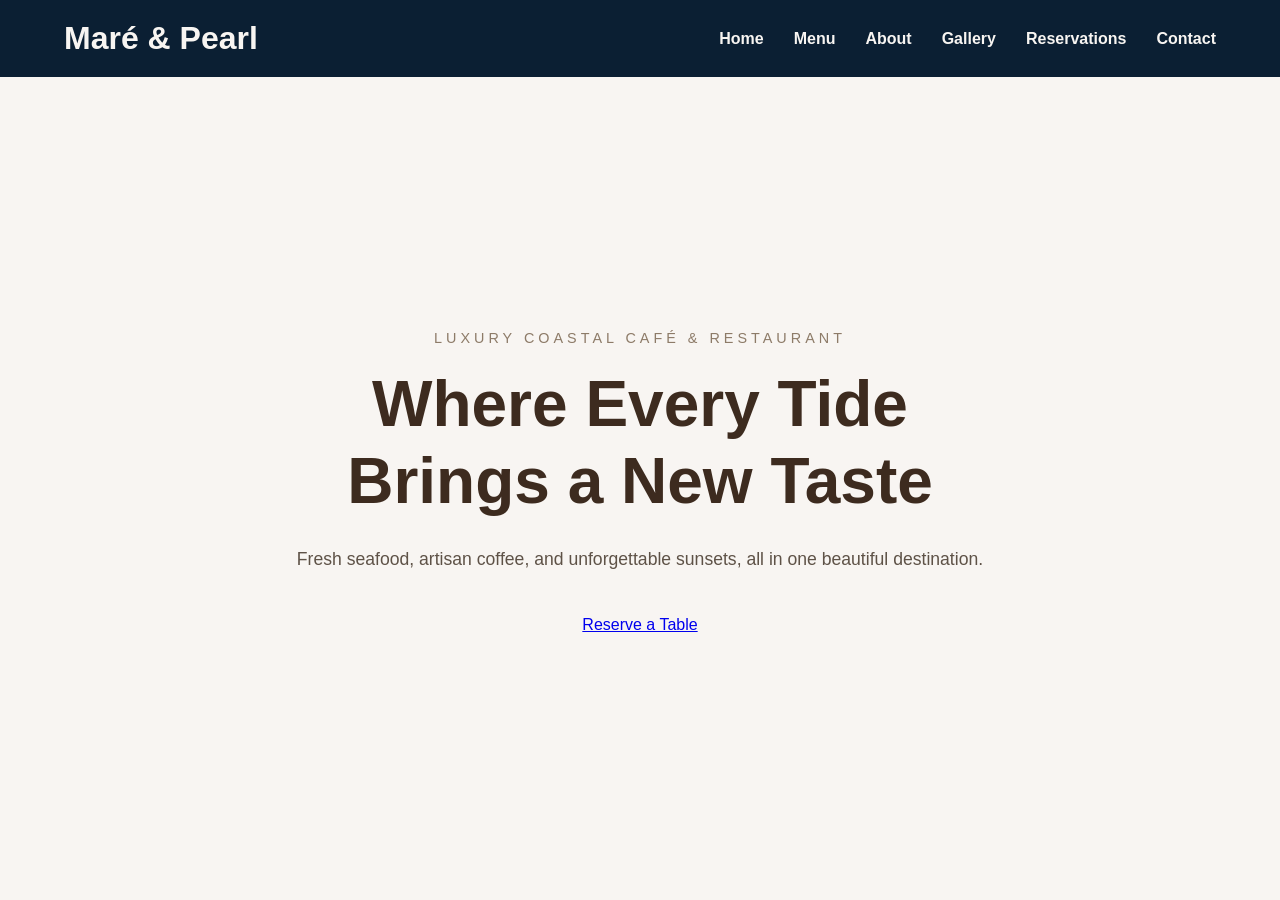
==== index.html @ 4d8bb53a "Create hero section layout and typography" ====
<!DOCTYPE html>
<html lang="en">
<head>
    <meta charset="UTF-8">
    <meta name="viewport" content="width=device-width, initial-scale=1.0">
    <title>Maré & Pearl | Luxury Coastal Café & Restaurant</title>

    <link rel="stylesheet" href="assets/css/style.css">
</head>

<body>

    <!-- Navigation -->
    <nav>
        <div class="container">
        <div class="logo">
            <h1>Maré & Pearl</h1>
        </div>

        <ul class="nav-links">
            <li><a href="#">Home</a></li>
            <li><a href="#">Menu</a></li>
            <li><a href="#">About</a></li>
            <li><a href="#">Gallery</a></li>
            <li><a href="#">Reservations</a></li>
            <li><a href="#">Contact</a></li>
        </ul>
    </div>
    </nav>

    <!-- Hero -->
    <header class="hero">

    <div class="hero-content">

        <p class="subtitle">
            Luxury Coastal Café & Restaurant
        </p>

        <h1>
            Where Every Tide<br>
            Brings a New Taste
        </h1>

        <p class="description">
            Fresh seafood, artisan coffee, and unforgettable sunsets,
            all in one beautiful destination.
        </p>

        <a href="#" class="hero-button">
            Reserve a Table
        </a>

    </div>

    </header>

    <!-- About -->
    <section>

    </section>

    <!-- Featured Menu -->
    <section>

    </section>

    <!-- Gallery -->
    <section>

    </section>

    <!-- Testimonials -->
    <section>

    </section>

    <!-- Reservation -->
    <section>

    </section>

    <!-- Footer -->
    <footer>

    </footer>

    <script src="assets/js/script.js"></script>

</body>
</html>
---- assets/css/style.css ----
/* ====================================
   Maré & Pearl
   Luxury Coastal Café & Restaurant
   Main Stylesheet
==================================== */

* {
    margin: 0;
    padding: 0;
    box-sizing: border-box;
}

body {
    font-family: Arial, sans-serif;
    background-color: #F8F5F2;
}

.container {
    width: 90%;
    max-width: 1200px;
    margin: 0 auto;
}

nav {
    background-color: #0B1F33;
    padding: 20px 0;
}

nav .container {
    display: flex;
    justify-content: space-between;
    align-items: center;
}

.logo h1 {
    color: #F8F5F2;
    font-size: 2rem;
}

.nav-links {
    list-style: none;
    display: flex;
    gap: 30px;
}

.nav-links a {
    color: #F8F5F2;
    text-decoration: none;
    font-weight: bold;
    transition: color 0.3s;
}

.nav-links a:hover {
    color: #C9A66B;
}
/* ==========================
   Hero Section
========================== */

.hero {
    min-height: 90vh;
    display: flex;
    justify-content: center;
    align-items: center;
    text-align: center;
    background-color: #F8F5F2;
    padding: 0 20px;
}
.hero-content {
    max-width: 800px;
}

.subtitle {
    text-transform: uppercase;
    letter-spacing: 4px;
    color: #8D7B68;
    font-size: 0.9rem;
    margin-bottom: 20px;
}

.hero h1 {
    font-size: 4rem;
    color: #3D2B1F;
    line-height: 1.2;
    margin-bottom: 25px;
}

.description {
    font-size: 1.1rem;
    color: #5E5247;
    line-height: 1.8;
    margin-bottom: 40px;
}
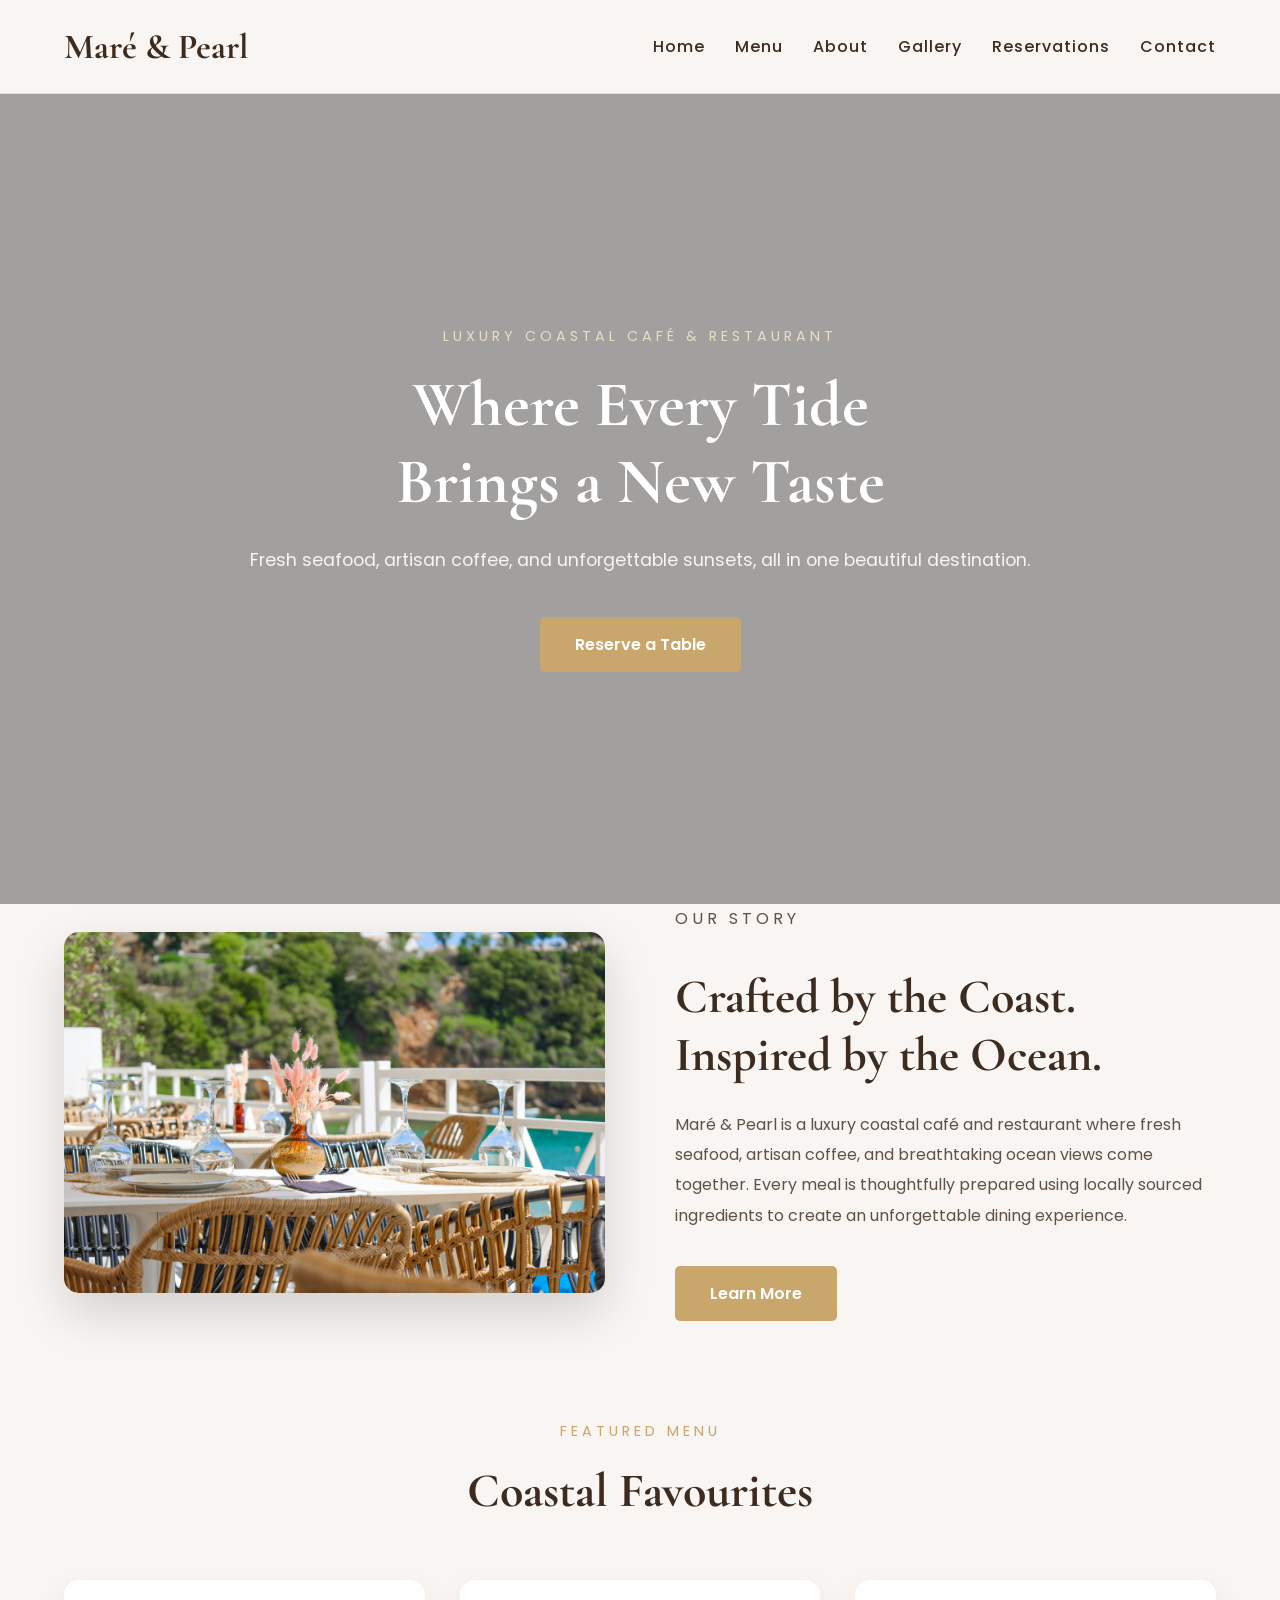
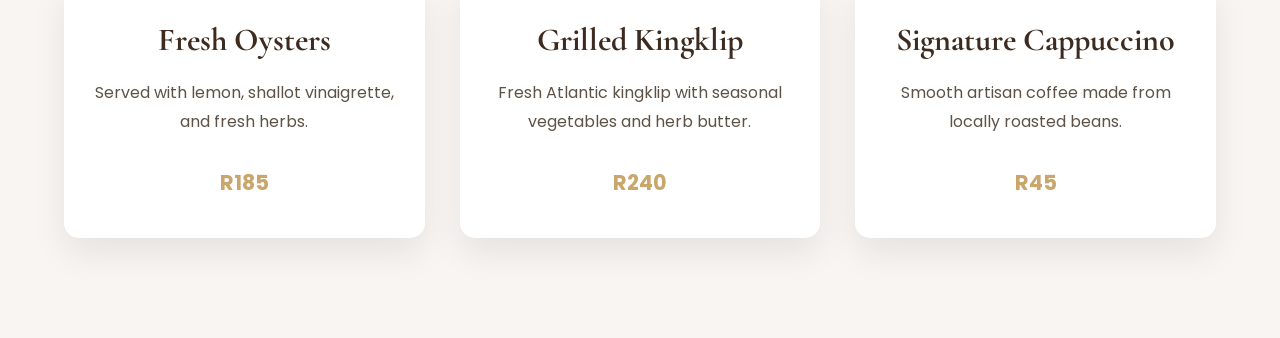
==== commit 1fbedd36: "Built hero, about and featured menu sections" ====
--- a/index.html
+++ b/index.html
@@ -4,6 +4,10 @@
     <meta charset="UTF-8">
     <meta name="viewport" content="width=device-width, initial-scale=1.0">
     <title>Maré & Pearl | Luxury Coastal Café & Restaurant</title>
+    <link rel="preconnect" href="https://fonts.googleapis.com">
+<link rel="preconnect" href="https://fonts.gstatic.com" crossorigin>
+
+<link href="https://fonts.googleapis.com/css2?family=Cormorant+Garamond:wght@400;600;700&family=Poppins:wght@300;400;500;600&display=swap" rel="stylesheet">
 
     <link rel="stylesheet" href="assets/css/style.css">
 </head>
@@ -57,11 +61,96 @@
 
     <!-- About -->
     <section>
+        <div class="container about-container">
+
+        <div class="about-image">
+            <img src="assets/images/about.jpg" alt="Luxury restaurant interior">
+        </div>
+
+        <div class="about-content">
+
+            <p class="section-subtitle">
+                OUR STORY
+            </p>
+
+            <h2>
+                Crafted by the Coast.<br>
+                Inspired by the Ocean.
+            </h2>
+
+            <p>
+                Maré & Pearl is a luxury coastal café and restaurant where fresh seafood,
+                artisan coffee, and breathtaking ocean views come together. Every meal is
+                thoughtfully prepared using locally sourced ingredients to create an
+                unforgettable dining experience.
+            </p>
+
+            <a href="#" class="hero-button">
+                Learn More
+            </a>
+
+        </div>
+
+    </div>
 
     </section>
 
     <!-- Featured Menu -->
-    <section>
+    <section class="menu">
+        <div class="container">
+
+        <p class="section-subtitle">
+            Featured Menu
+        </p>
+
+        <h2 class="section-title">
+            Coastal Favourites
+        </h2>
+
+        <div class="menu-grid">
+
+            <div class="menu-card">
+
+                <h3>Fresh Oysters</h3>
+
+                <p>
+                    Served with lemon, shallot vinaigrette,
+                    and fresh herbs.
+                </p>
+
+                <span>R185</span>
+
+            </div>
+
+            <div class="menu-card">
+
+                <h3>Grilled Kingklip</h3>
+
+                <p>
+                    Fresh Atlantic kingklip with seasonal
+                    vegetables and herb butter.
+                </p>
+
+                <span>R240</span>
+
+            </div>
+
+            <div class="menu-card">
+
+                <h3>Signature Cappuccino</h3>
+
+                <p>
+                    Smooth artisan coffee made from
+                    locally roasted beans.
+                </p>
+
+                <span>R45</span>
+
+            </div>
+
+        </div>
+
+    </div>
 
     </section>
 
--- a/assets/css/style.css
+++ b/assets/css/style.css
@@ -11,7 +11,7 @@
 }
 
 body {
-    font-family: Arial, sans-serif;
+    font-family: 'Poppins', sans-serif;
     background-color: #F8F5F2;
 }
 
@@ -22,8 +22,9 @@
 }
 
 nav {
-    background-color: #0B1F33;
-    padding: 20px 0;
+    background-color: #F8F5F2;
+    padding: 25px 0;
+    border-bottom: 1px solid #E6DDD5;
 }
 
 nav .container {
@@ -33,8 +34,10 @@
 }
 
 .logo h1 {
-    color: #F8F5F2;
-    font-size: 2rem;
+    font-family: 'Cormorant Garamond', serif;
+    color: #3D2B1F;
+    font-size: 2.2rem;
+    font-weight: 700;
 }
 
 .nav-links {
@@ -42,12 +45,13 @@
     display: flex;
     gap: 30px;
 }
-
 .nav-links a {
-    color: #F8F5F2;
+    color: #3D2B1F;
     text-decoration: none;
-    font-weight: bold;
-    transition: color 0.3s;
+    font-weight: 500;
+    letter-spacing: 1px;
+    transition: all 0.3s ease;
+    position: relative;
 }
 
 .nav-links a:hover {
@@ -63,31 +67,160 @@
     justify-content: center;
     align-items: center;
     text-align: center;
-    background-color: #F8F5F2;
+    background-image: url("../images/hero.jpg");
+    position: relative;
+    background-size: cover;
+    background-position: center;
+    background-repeat: no-repeat;
     padding: 0 20px;
+}
+.hero::before {
+    content: "";
+    position: absolute;
+    top: 0;
+    left: 0;
+    right: 0;
+    bottom: 0;
+    background: rgba(0, 0, 0, 0.35);
 }
 .hero-content {
     max-width: 800px;
+    position: relative;
+    z-index: 1;
 }
 
 .subtitle {
     text-transform: uppercase;
     letter-spacing: 4px;
-    color: #8D7B68;
+    color: #E8DCC5;
     font-size: 0.9rem;
     margin-bottom: 20px;
 }
 
 .hero h1 {
+    font-family: 'Cormorant Garamond', serif;
     font-size: 4rem;
-    color: #3D2B1F;
+    color: #FFFFFF;
     line-height: 1.2;
     margin-bottom: 25px;
 }
 
 .description {
     font-size: 1.1rem;
+    color: #F5F5F5;
+    line-height: 1.8;
+    margin-bottom: 40px;
+}
+.hero-button {
+    display: inline-block;
+    background-color: #C9A66B;
+    color: white;
+    text-decoration: none;
+    padding: 15px 35px;
+    border-radius: 5px;
+    font-weight: 600;
+    transition: all 0.3s ease;
+}
+.hero-button:hover {
+    background-color: #B18E56;
+    transform: translateY(-3px);
+}
+/* ==========================
+   About Section
+========================== */
+
+.about {
+    padding: 100px 0;
+    background-color: #FFFFFF;
+}
+
+.about-container {
+    display: grid;
+    grid-template-columns: 1fr 1fr;
+    gap: 70px;
+    align-items: center;
+}
+
+.about-image img {
+    width: 100%;
+    border-radius: 15px;
+    display: block;
+    box-shadow: 0 20px 50px rgba(0,0,0,0.15);
+}
+
+.section-subtitle {
+    text-transform: uppercase;
+    letter-spacing: 4px;
+    color: #C9A66B;
+    font-size: 0.9rem;
+    margin-bottom: 20px;
+}
+
+.about-content h2 {
+    font-family: 'Cormorant Garamond', serif;
+    font-size: 3rem;
+    color: #3D2B1F;
+    line-height: 1.2;
+    margin-bottom: 25px;
+}
+
+.about-content p {
+    color: #5E5247;
+    line-height: 1.9;
+    margin-bottom: 35px;
+    font-size: 1rem;
+}
+/* ==========================
+   Featured Menu
+========================== */
+
+.menu {
+    padding: 100px 0;
+    background-color: #F8F5F2;
+    text-align: center;
+}
+
+.section-title {
+    font-family: 'Cormorant Garamond', serif;
+    font-size: 3rem;
+    color: #3D2B1F;
+    margin-bottom: 60px;
+}
+
+.menu-grid {
+    display: grid;
+    grid-template-columns: repeat(3, 1fr);
+    gap: 35px;
+}
+
+.menu-card {
+    background: white;
+    padding: 40px 30px;
+    border-radius: 15px;
+    box-shadow: 0 15px 35px rgba(0,0,0,0.08);
+    transition: all 0.3s ease;
+}
+
+.menu-card:hover {
+    transform: translateY(-10px);
+    box-shadow: 0 25px 45px rgba(0,0,0,0.15);
+}
+
+.menu-card h3 {
+    font-family: 'Cormorant Garamond', serif;
+    font-size: 2rem;
+    color: #3D2B1F;
+    margin-bottom: 20px;
+}
+
+.menu-card p {
     color: #5E5247;
     line-height: 1.8;
-    margin-bottom: 40px;
+    margin-bottom: 30px;
+}
+
+.menu-card span {
+    font-size: 1.3rem;
+    font-weight: bold;
+    color: #C9A66B;
 }
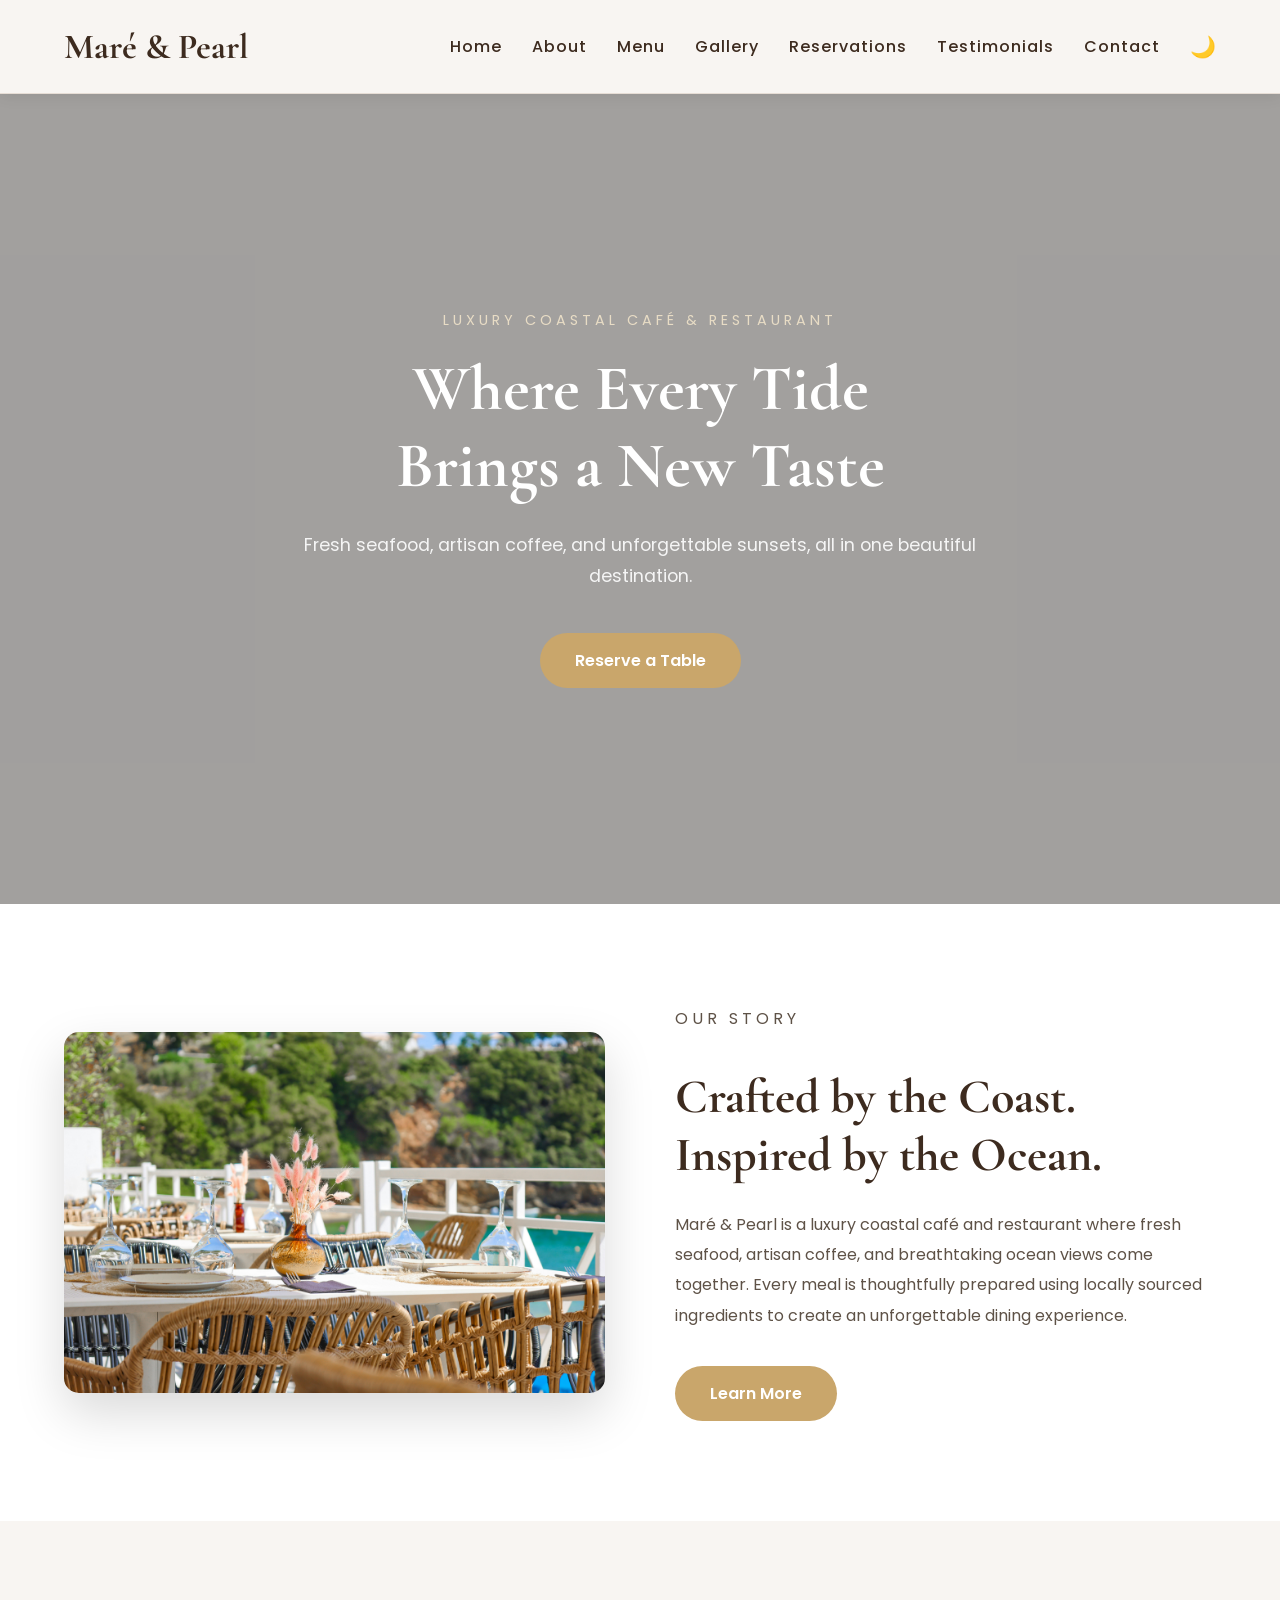
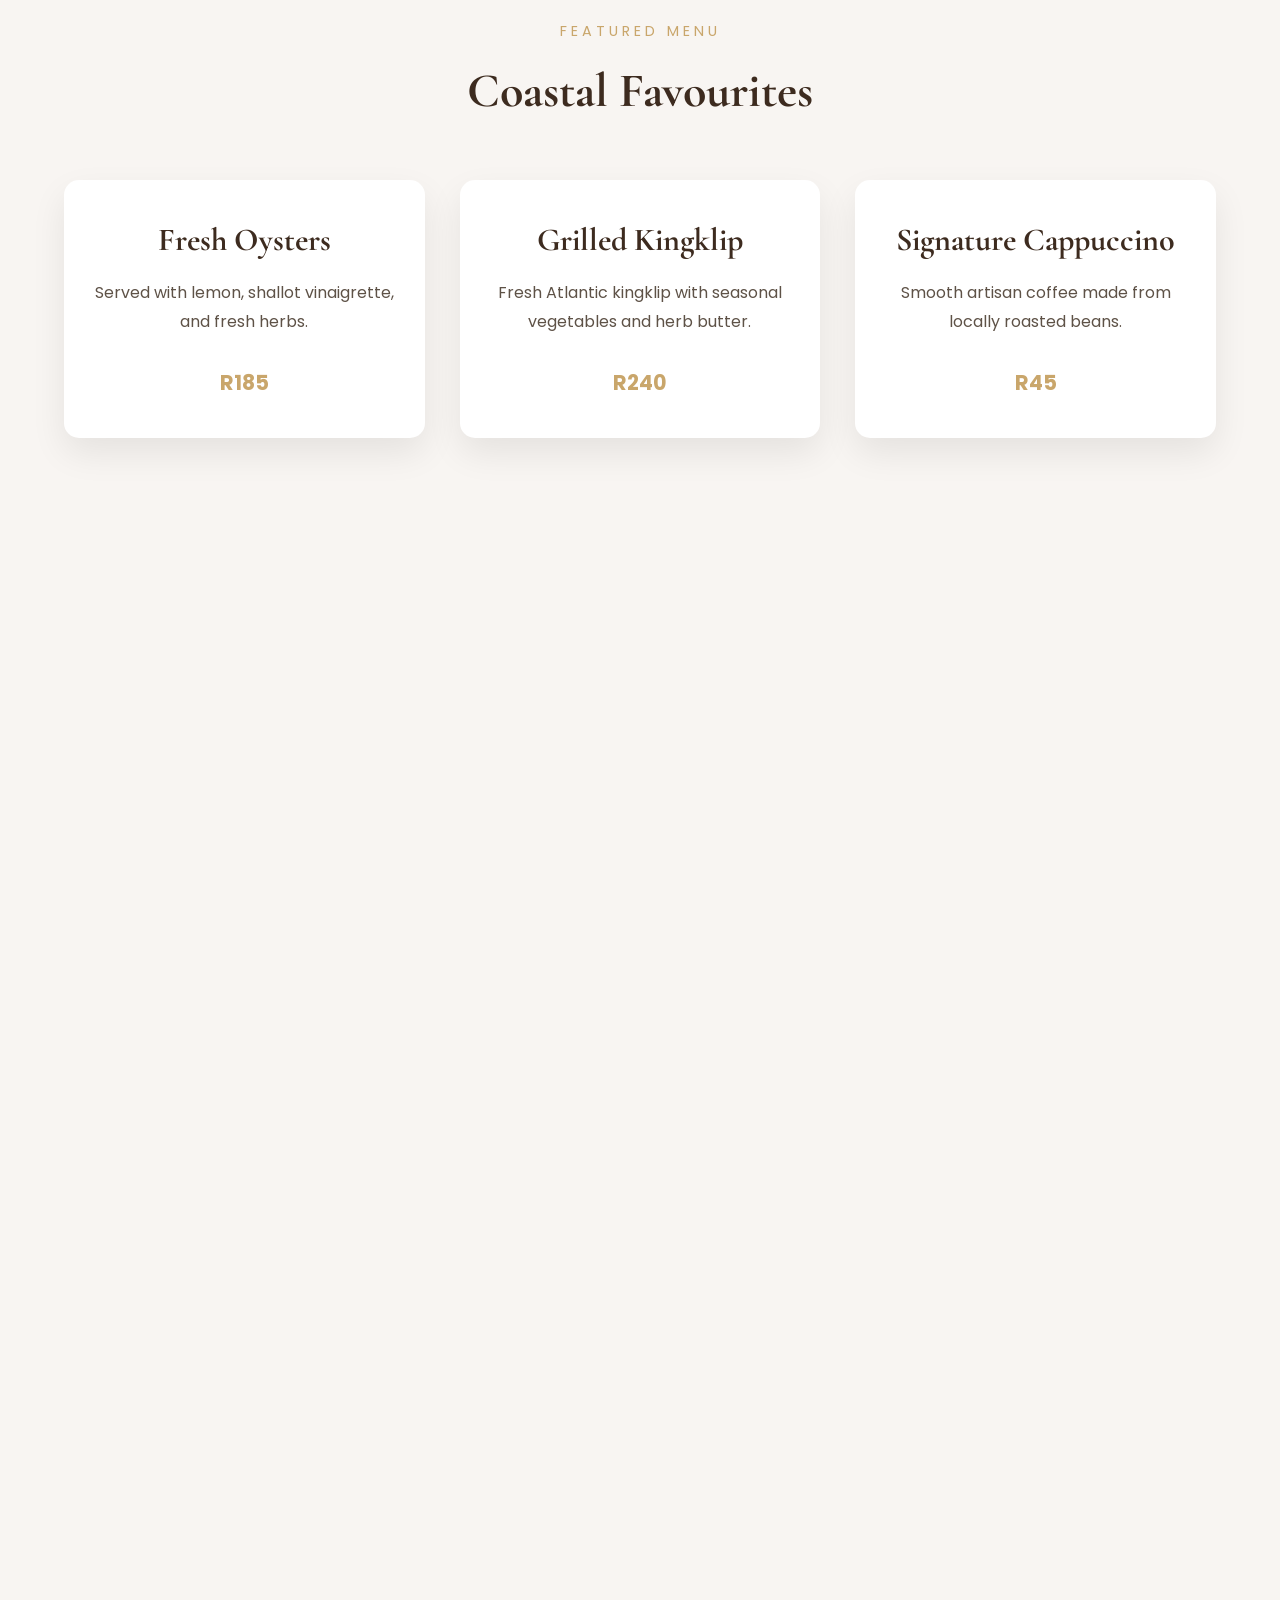
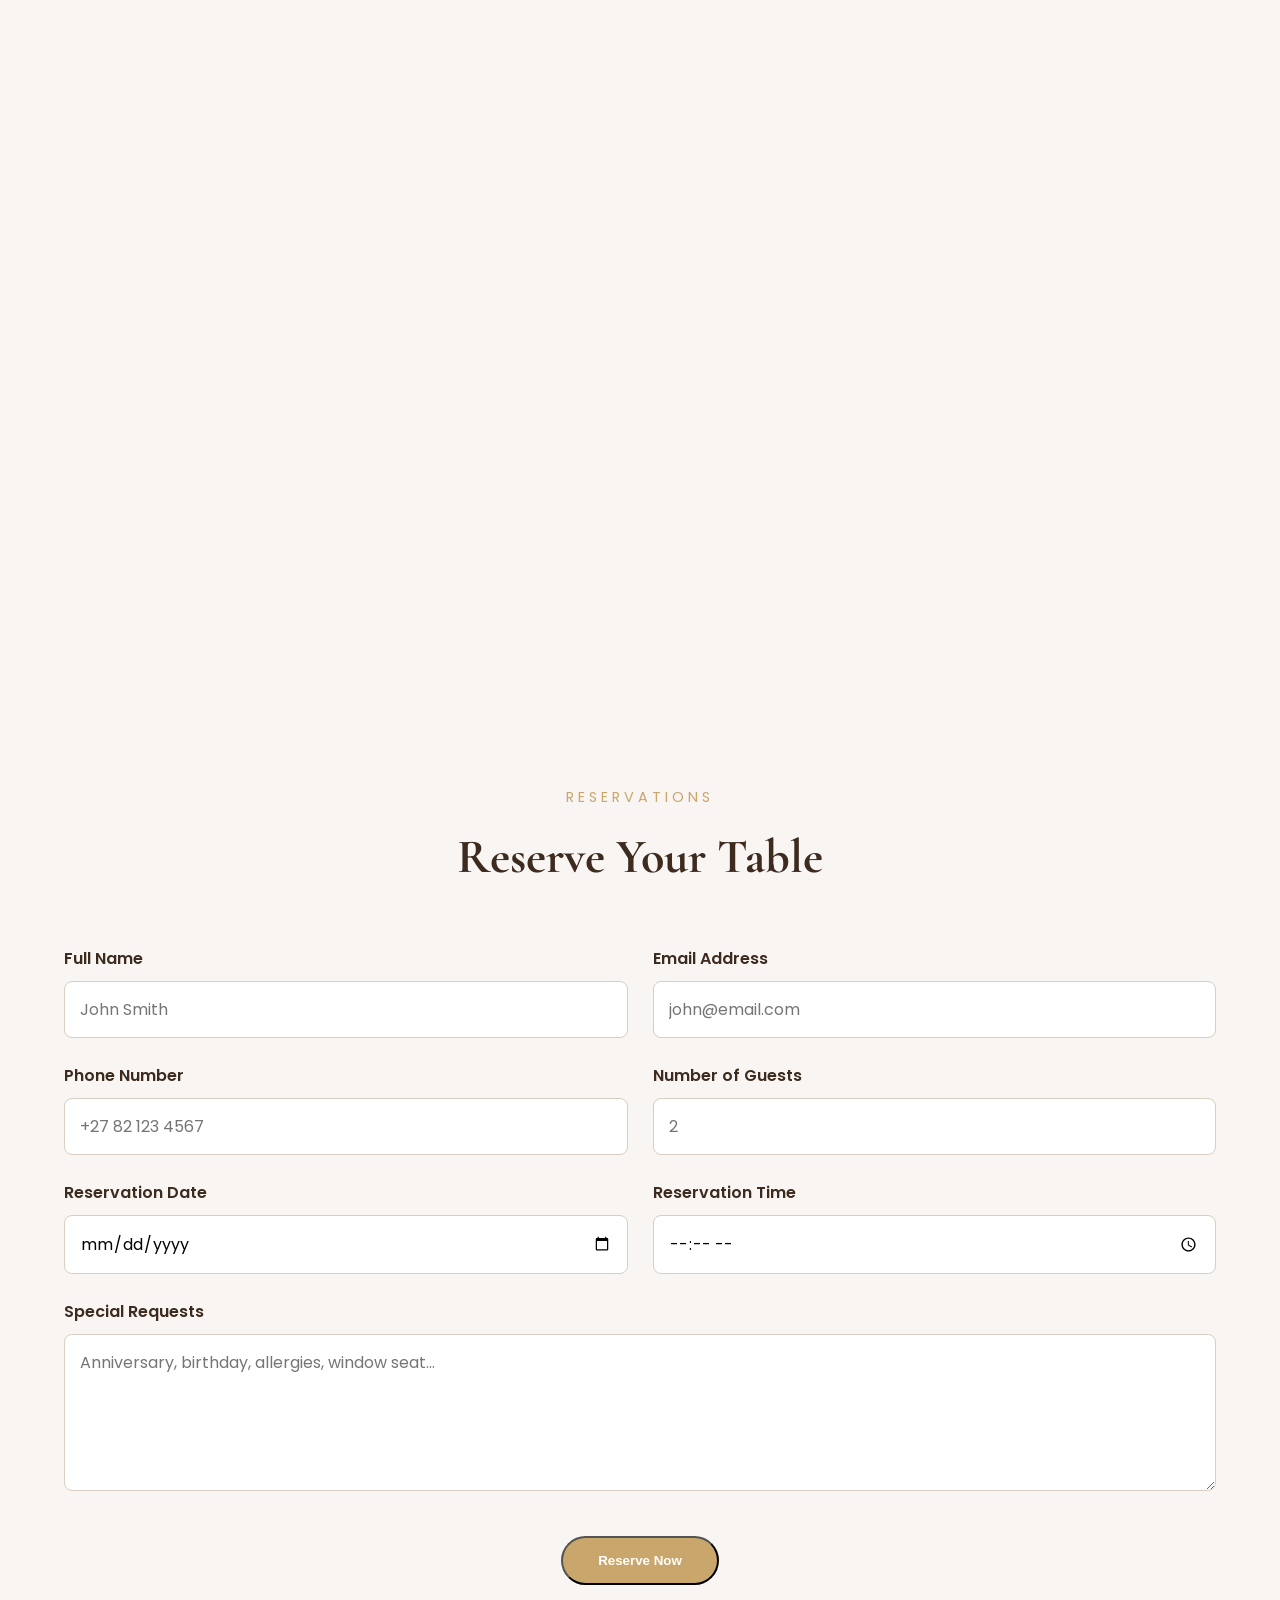
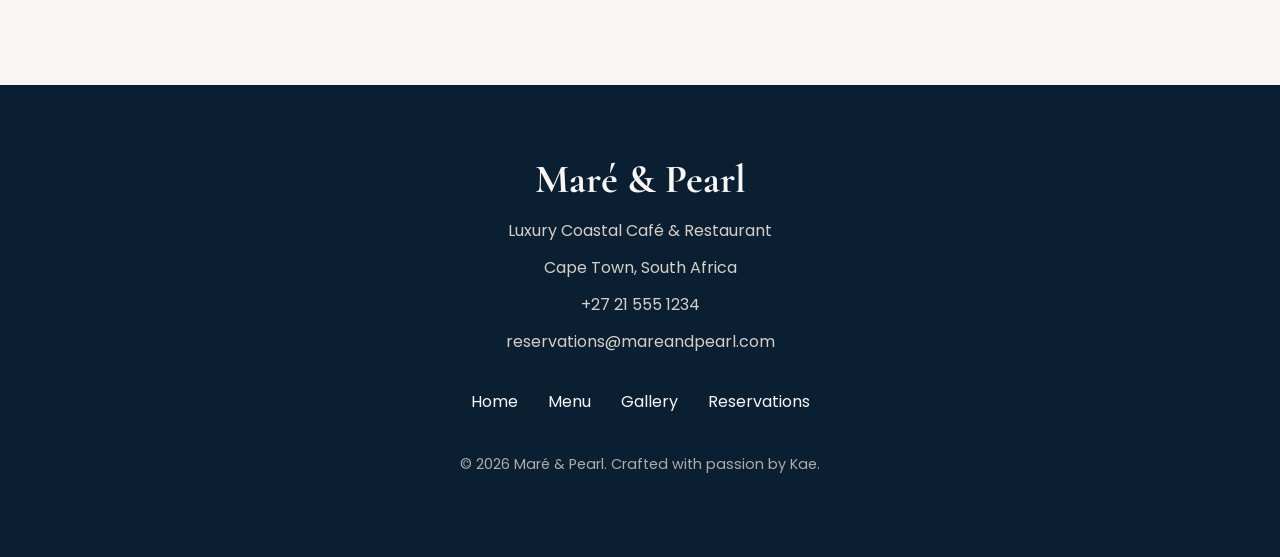
==== commit 600029bb: "Release Maré & Pearl v1.0" ====
--- a/index.html
+++ b/index.html
@@ -22,18 +22,20 @@
         </div>
 
         <ul class="nav-links">
-            <li><a href="#">Home</a></li>
-            <li><a href="#">Menu</a></li>
-            <li><a href="#">About</a></li>
-            <li><a href="#">Gallery</a></li>
-            <li><a href="#">Reservations</a></li>
-            <li><a href="#">Contact</a></li>
+            <li><a href="#home">Home</a></li>
+            <li><a href="#about">About</a></li>
+            <li><a href="#menu">Menu</a></li>
+            <li><a href="#gallery">Gallery</a></li>
+            <li><a href="#reservations">Reservations</a></li>
+            <li><a href="#testimonials">Testimonials</a></li>
+            <li><a href="#contact">Contact</a></li>
+            <button id="theme-toggle">🌙</button>
         </ul>
     </div>
     </nav>
 
     <!-- Hero -->
-    <header class="hero">
+    <header id="home" class="hero">
 
     <div class="hero-content">
 
@@ -60,7 +62,8 @@
     </header>
 
     <!-- About -->
-    <section>
+    <section id="about" class="about hidden">
+
         <div class="container about-container">
 
         <div class="about-image">
@@ -96,7 +99,7 @@
     </section>
 
     <!-- Featured Menu -->
-    <section class="menu">
+    <section id="menu" class="menu hidden">
         <div class="container">
 
         <p class="section-subtitle">
@@ -155,24 +158,209 @@
     </section>
 
     <!-- Gallery -->
-    <section>
+    <section id="gallery" class="gallery hidden">
+        <div class="container">
+
+        <p class="section-subtitle">
+            Gallery
+        </p>
+
+        <h2 class="section-title">
+            Moments at Maré & Pearl
+        </h2>
+
+        <div class="gallery-grid">
+
+            <div class="gallery-item">
+                <img src="assets/images/gallery1.jpg" alt="Restaurant view">
+            </div>
+
+            <div class="gallery-item">
+                <img src="assets/images/gallery2.jpg" alt="Dining experience">
+            </div>
+
+            <div class="gallery-item">
+                <img src="assets/images/gallery3.jpg" alt="Coffee">
+            </div>
+
+            <div class="gallery-item">
+                <img src="assets/images/gallery4.jpg" alt="Ocean seating">
+            </div>
+
+        </div>
+
+    </div>
 
     </section>
 
     <!-- Testimonials -->
-    <section>
+    <section id="testimonials" class="testimonials hidden">
+
+        <div class="container">
+
+        <p class="section-subtitle">
+            Testimonials
+        </p>
+
+        <h2 class="section-title">
+            What Our Guests Say
+        </h2>
+
+        <div class="testimonial-grid">
+
+            <div class="testimonial-card">
+
+                <div class="stars">★★★★★</div>
+
+                <p>
+                    "The seafood was exceptional, the service was impeccable,
+                    and the sunset made it one of the most memorable evenings
+                    we've ever had."
+                </p>
+
+                <h3>Sarah M.</h3>
+
+            </div>
+
+            <div class="testimonial-card">
+
+                <div class="stars">★★★★★</div>
+
+                <p>
+                    "Beautiful atmosphere, amazing coffee and the friendliest
+                    staff. Maré & Pearl has become our favourite weekend spot."
+                </p>
+
+                <h3>Daniel K.</h3>
+
+            </div>
+
+            <div class="testimonial-card">
+
+                <div class="stars">★★★★★</div>
+
+                <p>
+                    "Everything felt luxurious without being overwhelming.
+                    We'll definitely be returning soon!"
+                </p>
+
+                <h3>Emily R.</h3>
+
+            </div>
+
+        </div>
+
+    </div>
+
 
     </section>
 
     <!-- Reservation -->
-    <section>
+    <section id="reservations" class="reservation hidden">
+
+        <div class="container">
+
+        <p class="section-subtitle">
+            Reservations
+        </p>
+
+        <h2 class="section-title">
+            Reserve Your Table
+        </h2>
+
+        <form class="reservation-form">
+
+            <div class="form-group">
+                <label for="name">Full Name</label>
+                <input type="text" id="name" placeholder="John Smith">
+            </div>
+
+            <div class="form-group">
+                <label for="email">Email Address</label>
+                <input type="email" id="email" placeholder="john@email.com">
+            </div>
+
+            <div class="form-group">
+                <label for="phone">Phone Number</label>
+                <input type="tel" id="phone" placeholder="+27 82 123 4567">
+            </div>
+
+            <div class="form-group">
+                <label for="guests">Number of Guests</label>
+                <input type="number" id="guests" placeholder="2">
+            </div>
+
+            <div class="form-group">
+                <label for="date">Reservation Date</label>
+                <input type="date" id="date">
+            </div>
+
+            <div class="form-group">
+                <label for="time">Reservation Time</label>
+                <input type="time" id="time">
+            </div>
+
+            <div class="form-group full-width">
+                <label for="requests">Special Requests</label>
+
+                <textarea
+                    id="requests"
+                    rows="5"
+                    placeholder="Anniversary, birthday, allergies, window seat..."
+                ></textarea>
+            </div>
+
+            <button type="submit" class="hero-button">
+                Reserve Now
+            </button>
+
+        </form>
+
+    </div>
 
     </section>
 
     <!-- Footer -->
-    <footer>
+    <footer id="contact" class="footer hidden">
+        <div class="container">
+
+        <h2>Maré & Pearl</h2>
+
+        <p>
+            Luxury Coastal Café & Restaurant
+        </p>
+
+        <p>
+            Cape Town, South Africa
+        </p>
+
+        <p>
+            +27 21 555 1234
+        </p>
+
+        <p>
+            reservations@mareandpearl.com
+        </p>
+
+        <ul class="footer-links">
+
+            <li><a href="#">Home</a></li>
+            <li><a href="#">Menu</a></li>
+            <li><a href="#">Gallery</a></li>
+            <li><a href="#">Reservations</a></li>
+
+        </ul>
+
+        <p class="copyright">
+            © 2026 Maré & Pearl. Crafted with passion by Kae.
+        </p>
+
+    </div>
 
     </footer>
+    <button id="topBtn" title="Back to Top">
+    ↑
+</button>
 
     <script src="assets/js/script.js"></script>
 
--- a/assets/css/style.css
+++ b/assets/css/style.css
@@ -9,6 +9,9 @@
     padding: 0;
     box-sizing: border-box;
 }
+html {
+    scroll-behavior: smooth;
+}
 
 body {
     font-family: 'Poppins', sans-serif;
@@ -25,6 +28,21 @@
     background-color: #F8F5F2;
     padding: 25px 0;
     border-bottom: 1px solid #E6DDD5;
+    position: sticky;
+    top: 0;
+    z-index: 1000;
+    box-shadow: 0 2px 15px rgba(0, 0, 0, 0.08);
+    #theme-toggle {
+    background: none;
+    border: none;
+    font-size: 1.3rem;
+    cursor: pointer;
+    transition: transform 0.3s ease;
+}
+
+#theme-toggle:hover {
+    transform: rotate(20deg);
+}
 }
 
 nav .container {
@@ -38,6 +56,12 @@
     color: #3D2B1F;
     font-size: 2.2rem;
     font-weight: 700;
+    transition: all 0.3s ease;
+cursor: pointer;
+}
+.logo h1:hover {
+    color: #C9A66B;
+    transform: translateY(-2px);
 }
 
 .nav-links {
@@ -84,7 +108,7 @@
     background: rgba(0, 0, 0, 0.35);
 }
 .hero-content {
-    max-width: 800px;
+    max-width: 750px;
     position: relative;
     z-index: 1;
 }
@@ -117,7 +141,7 @@
     color: white;
     text-decoration: none;
     padding: 15px 35px;
-    border-radius: 5px;
+    border-radius: 50px;
     font-weight: 600;
     transition: all 0.3s ease;
 }
@@ -202,7 +226,7 @@
 }
 
 .menu-card:hover {
-    transform: translateY(-10px);
+    transform: translateY(-12px);
     box-shadow: 0 25px 45px rgba(0,0,0,0.15);
 }
 
@@ -223,4 +247,355 @@
     font-size: 1.3rem;
     font-weight: bold;
     color: #C9A66B;
+}
+/* ==========================
+   Gallery
+========================== */
+
+.gallery {
+    padding: 100px 0;
+    background: #FFFFFF;
+}
+
+.gallery-grid {
+    display: grid;
+    grid-template-columns: repeat(2, 1fr);
+    gap: 25px;
+}
+
+.gallery-item {
+    overflow: hidden;
+    border-radius: 15px;
+}
+
+.gallery-item img {
+    width: 100%;
+    height: 350px;
+    object-fit: cover;
+    display: block;
+    transition: transform 0.5s ease;
+}
+
+.gallery-item:hover img {
+    transform: scale(1.08);
+}
+/* ==========================
+   Reservation
+========================== */
+
+.reservation {
+    padding: 100px 0;
+    background-color: #F8F5F2;
+    text-align: center;
+}
+
+.reservation-form {
+    margin-top: 60px;
+    display: grid;
+    grid-template-columns: repeat(2, 1fr);
+    gap: 25px;
+}
+
+.form-group {
+    display: flex;
+    flex-direction: column;
+    text-align: left;
+}
+
+.full-width {
+    grid-column: 1 / -1;
+}
+
+.form-group label {
+    margin-bottom: 10px;
+    color: #3D2B1F;
+    font-weight: 600;
+}
+
+.form-group input,
+.form-group textarea {
+    padding: 15px;
+    border: 1px solid #D8CEC3;
+    border-radius: 8px;
+    font-size: 1rem;
+    font-family: inherit;
+    outline: none;
+    transition: border-color 0.3s ease,
+                box-shadow 0.3s ease;
+}
+
+.form-group input:focus,
+.form-group textarea:focus {
+    border-color: #C9A66B;
+    box-shadow: 0 0 0 4px rgba(201,166,107,0.2);
+}
+
+.reservation-form button {
+    grid-column: 1 / -1;
+    justify-self: center;
+    margin-top: 20px;
+}
+/* ==========================
+   Testimonials
+========================== */
+
+.testimonials {
+    padding: 100px 0;
+    background: #FFFFFF;
+    text-align: center;
+}
+
+.testimonial-grid {
+    display: grid;
+    grid-template-columns: repeat(3, 1fr);
+    gap: 30px;
+}
+
+.testimonial-card {
+    background: #F8F5F2;
+    padding: 40px 30px;
+    border-radius: 15px;
+    box-shadow: 0 15px 35px rgba(0,0,0,0.08);
+    transition: all 0.3s ease;
+}
+
+.testimonial-card:hover {
+    transform: translateY(-10px);
+}
+
+.stars {
+    color: #C9A66B;
+    font-size: 1.5rem;
+    margin-bottom: 20px;
+}
+
+.testimonial-card p {
+    color: #5E5247;
+    line-height: 1.8;
+    font-style: italic;
+    margin-bottom: 25px;
+}
+
+.testimonial-card h3 {
+    font-family: 'Cormorant Garamond', serif;
+    color: #3D2B1F;
+    font-size: 1.6rem;
+}
+/* ==========================
+   Footer
+========================== */
+
+.footer {
+    background: #0B1F33;
+    color: #F8F5F2;
+    padding: 70px 0;
+    text-align: center;
+}
+
+footer h2 {
+    font-family: 'Cormorant Garamond', serif;
+    font-size: 2.5rem;
+    margin-bottom: 15px;
+}
+
+footer p {
+    margin-bottom: 12px;
+    color: #D8CEC3;
+}
+
+.footer-links {
+    list-style: none;
+    display: flex;
+    justify-content: center;
+    gap: 30px;
+    margin: 35px 0;
+}
+
+.footer-links a {
+    color: #F8F5F2;
+    text-decoration: none;
+    transition: color 0.3s ease;
+}
+
+.footer-links a:hover {
+    color: #C9A66B;
+}
+
+.copyright {
+    margin-top: 40px;
+    font-size: 0.9rem;
+    opacity: 0.8;
+}
+
+
+
+
+
+
+
+
+
+
+
+
+
+
+
+
+
+
+/* ==========================
+   Responsive Design
+========================== */
+
+@media (max-width: 768px) {
+    nav .container {
+        flex-direction: column;
+        gap: 20px;
+    }
+    .nav-links {
+        flex-direction: column;
+        align-items: center;
+        gap: 15px;
+    }
+    .hero h1 {
+    font-size: 2.8rem;
+}
+
+.description {
+    font-size: 1rem;
+}
+
+.hero {
+    min-height: 75vh;
+}
+
+
+}
+/* ==========================
+   Shrink Navigation
+========================== */
+
+nav.scrolled {
+    padding: 15px 0;
+    padding: 15px 0;
+    box-shadow: 0 5px 20px rgba(0, 0, 0, 0.12);
+    transition: all 0.3s ease;
+}
+/* ==========================
+   Dark Mode
+========================== */
+
+body.dark-mode {
+    background-color: #102030;
+    color: #F8F5F2;
+}
+
+/* Sections */
+
+body.dark-mode .about,
+body.dark-mode .menu,
+body.dark-mode .gallery,
+body.dark-mode .reservation,
+body.dark-mode .testimonials {
+    background-color: #102030;
+}
+
+/* Navigation */
+
+body.dark-mode nav {
+    background-color: #102030;
+    border-bottom: 1px solid #29435C;
+}
+
+/* Text */
+
+body.dark-mode h1,
+body.dark-mode h2,
+body.dark-mode h3 {
+    color: #F8F5F2;
+}
+
+body.dark-mode p,
+body.dark-mode label {
+    color: #D6D6D6;
+}
+
+/* Navigation Links */
+
+body.dark-mode .nav-links a {
+    color: #F8F5F2;
+}
+
+body.dark-mode .nav-links a:hover {
+    color: #C9A66B;
+}
+
+/* Cards */
+
+body.dark-mode .menu-card,
+body.dark-mode .testimonial-card {
+    background-color: #1B2D42;
+}
+
+/* Form */
+
+body.dark-mode input,
+body.dark-mode textarea {
+    background-color: #1B2D42;
+    color: white;
+    border-color: #35506E;
+}
+
+body.dark-mode input::placeholder,
+body.dark-mode textarea::placeholder {
+    color: #B8C4CF;
+}
+/* ==========================
+   Scroll Animations
+========================== */
+
+.hidden {
+    opacity: 0;
+    transform: translateY(50px);
+    transition: all 0.8s ease;
+}
+
+.show {
+    opacity: 1;
+    transform: translateY(0);
+}
+/* ==========================
+   Back To Top Button
+========================== */
+
+#topBtn {
+    position: fixed;
+    bottom: 30px;
+    right: 30px;
+
+    width: 55px;
+    height: 55px;
+
+    border: none;
+    border-radius: 50%;
+
+    background-color: #C9A66B;
+    color: white;
+
+    font-size: 1.5rem;
+    cursor: pointer;
+
+    display: none;
+
+    box-shadow: 0 10px 25px rgba(0,0,0,0.2);
+
+    transition: all 0.3s ease;
+
+    z-index: 999;
+}
+
+#topBtn:hover {
+    background-color: #B18E56;
+    transform: translateY(-4px) scale(1.05);
 }
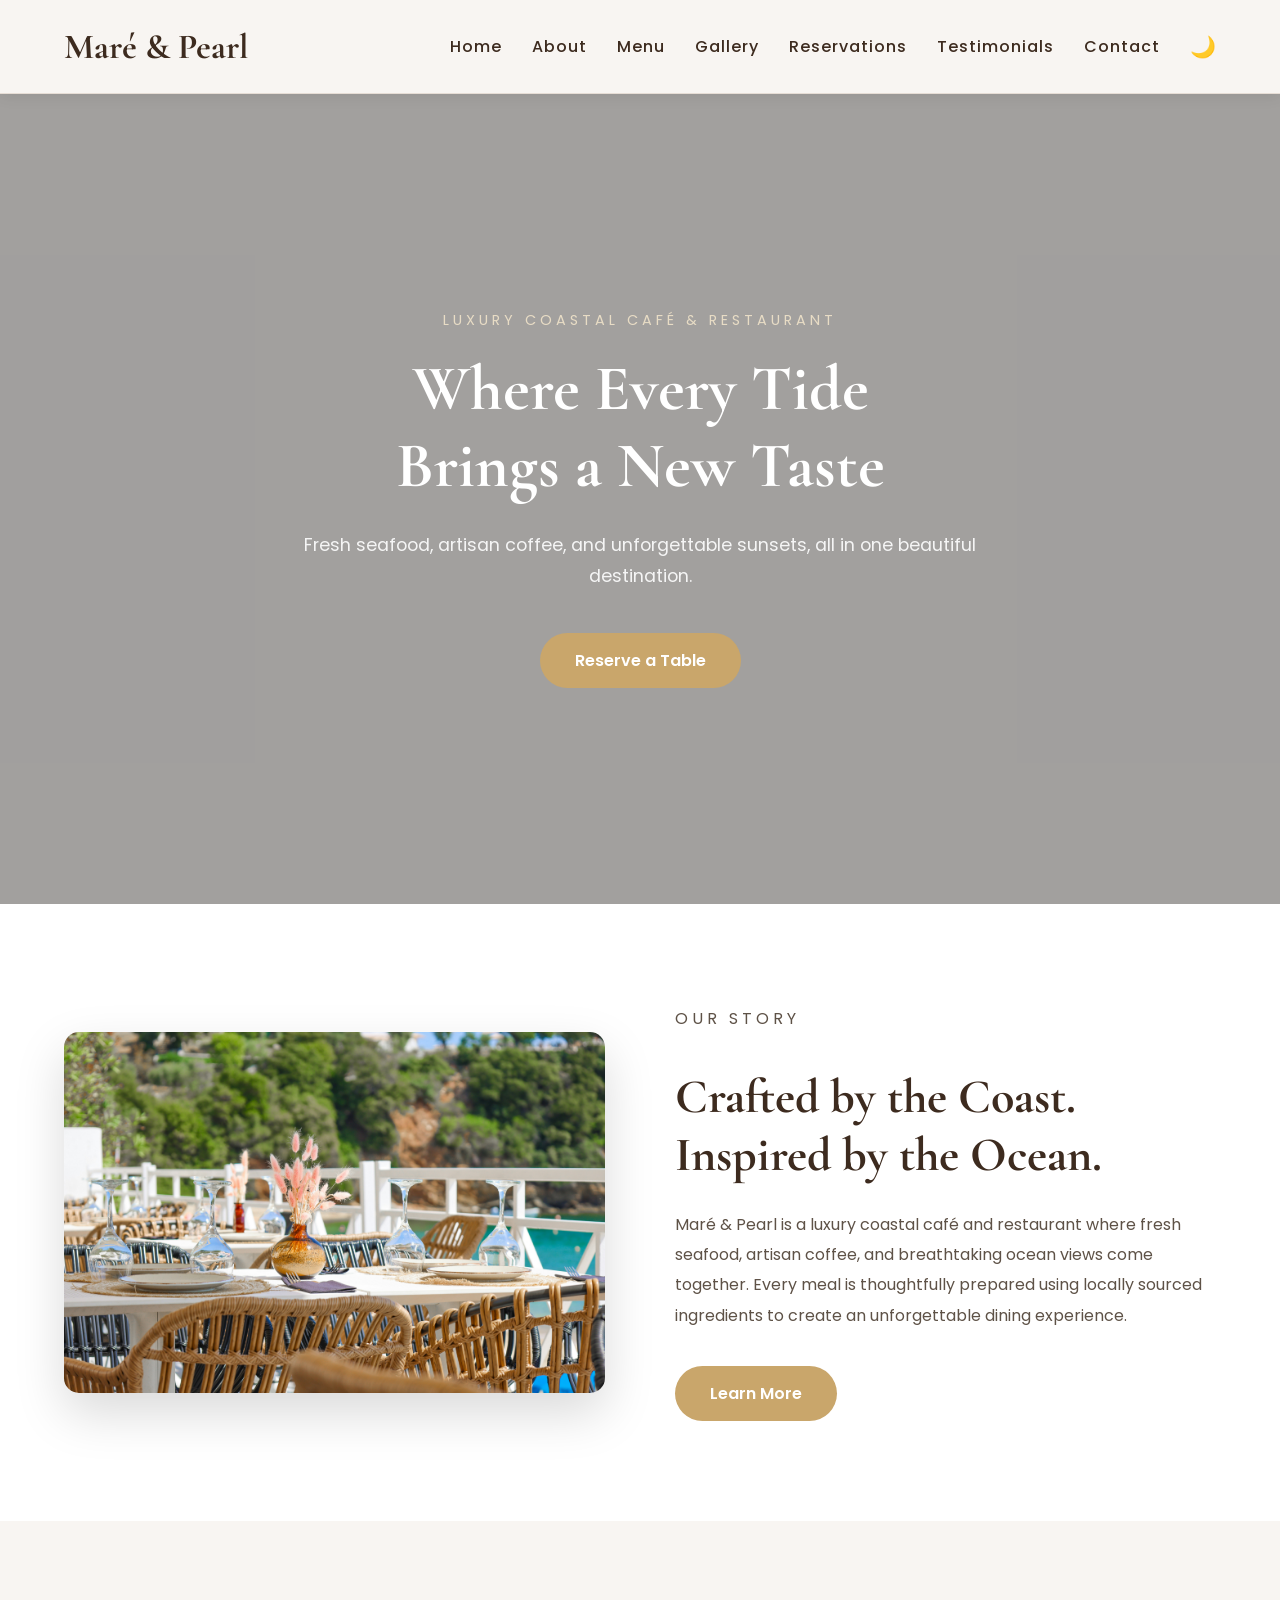
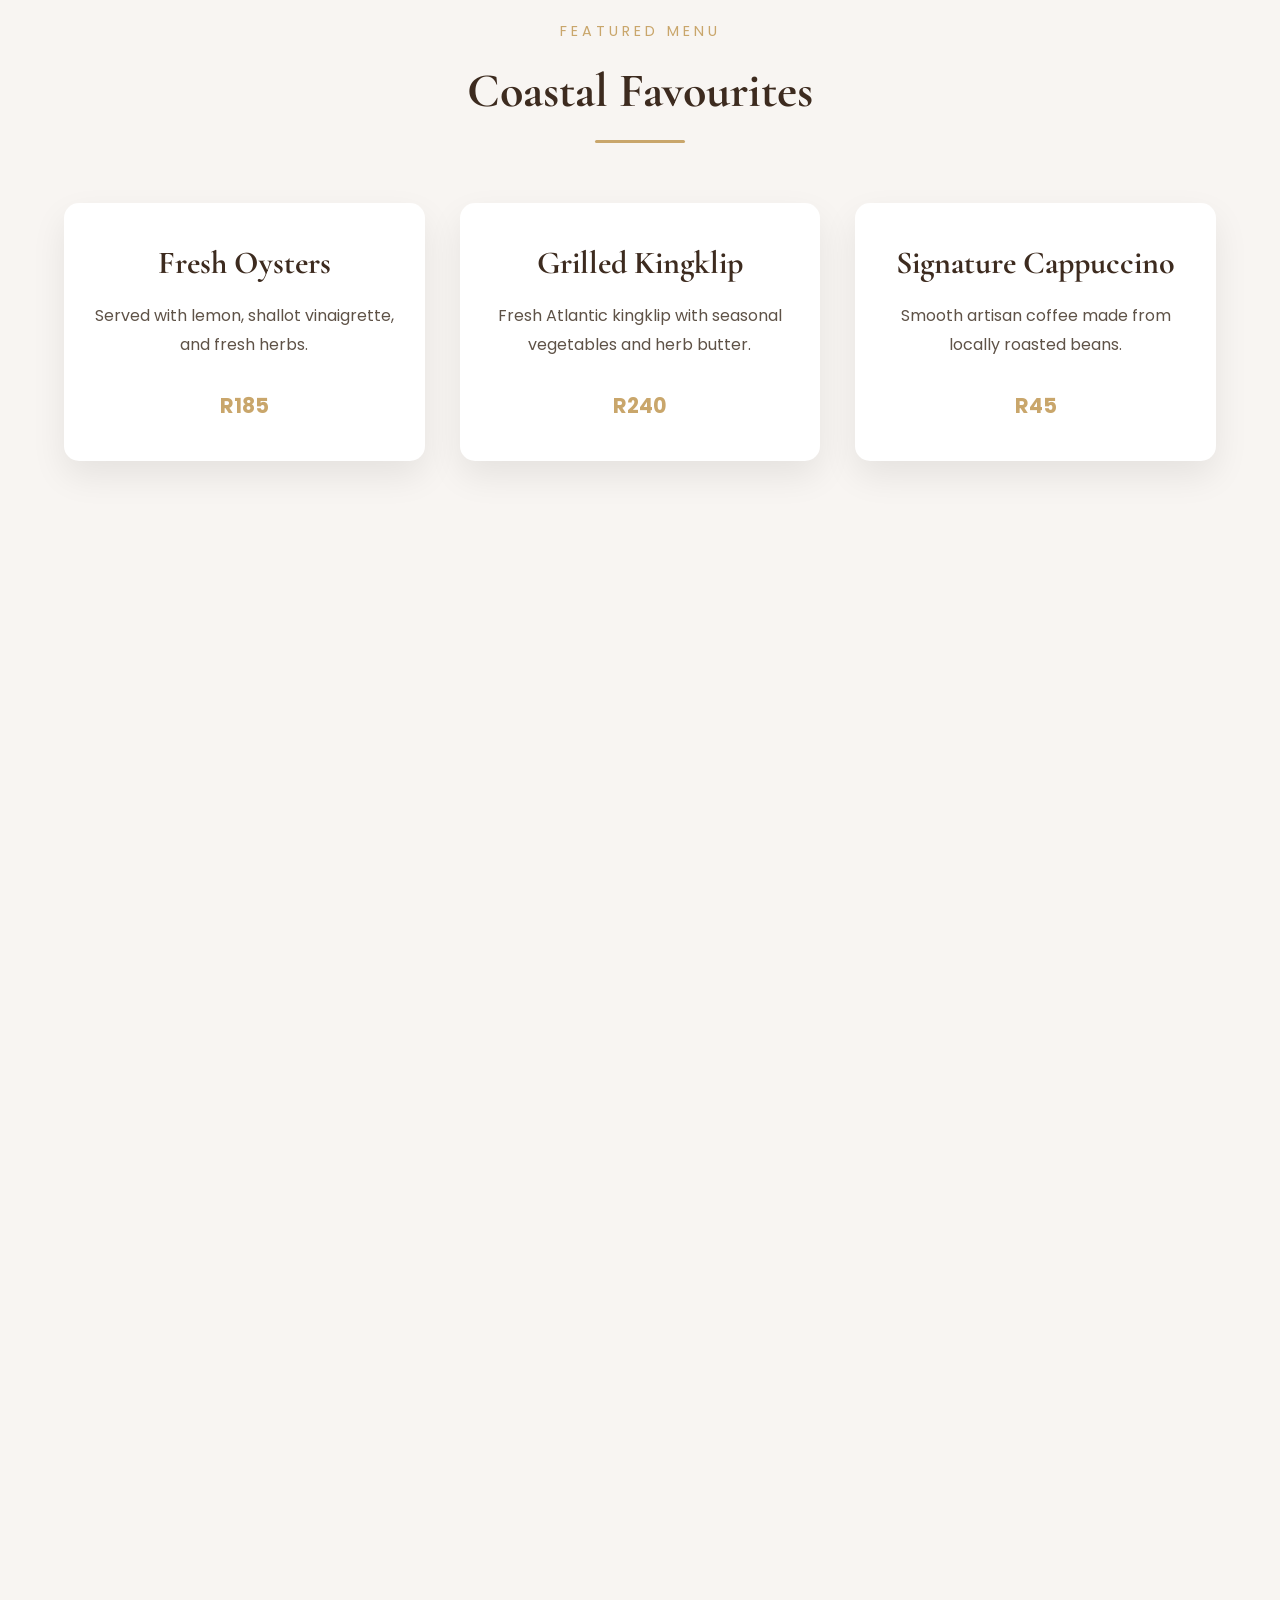
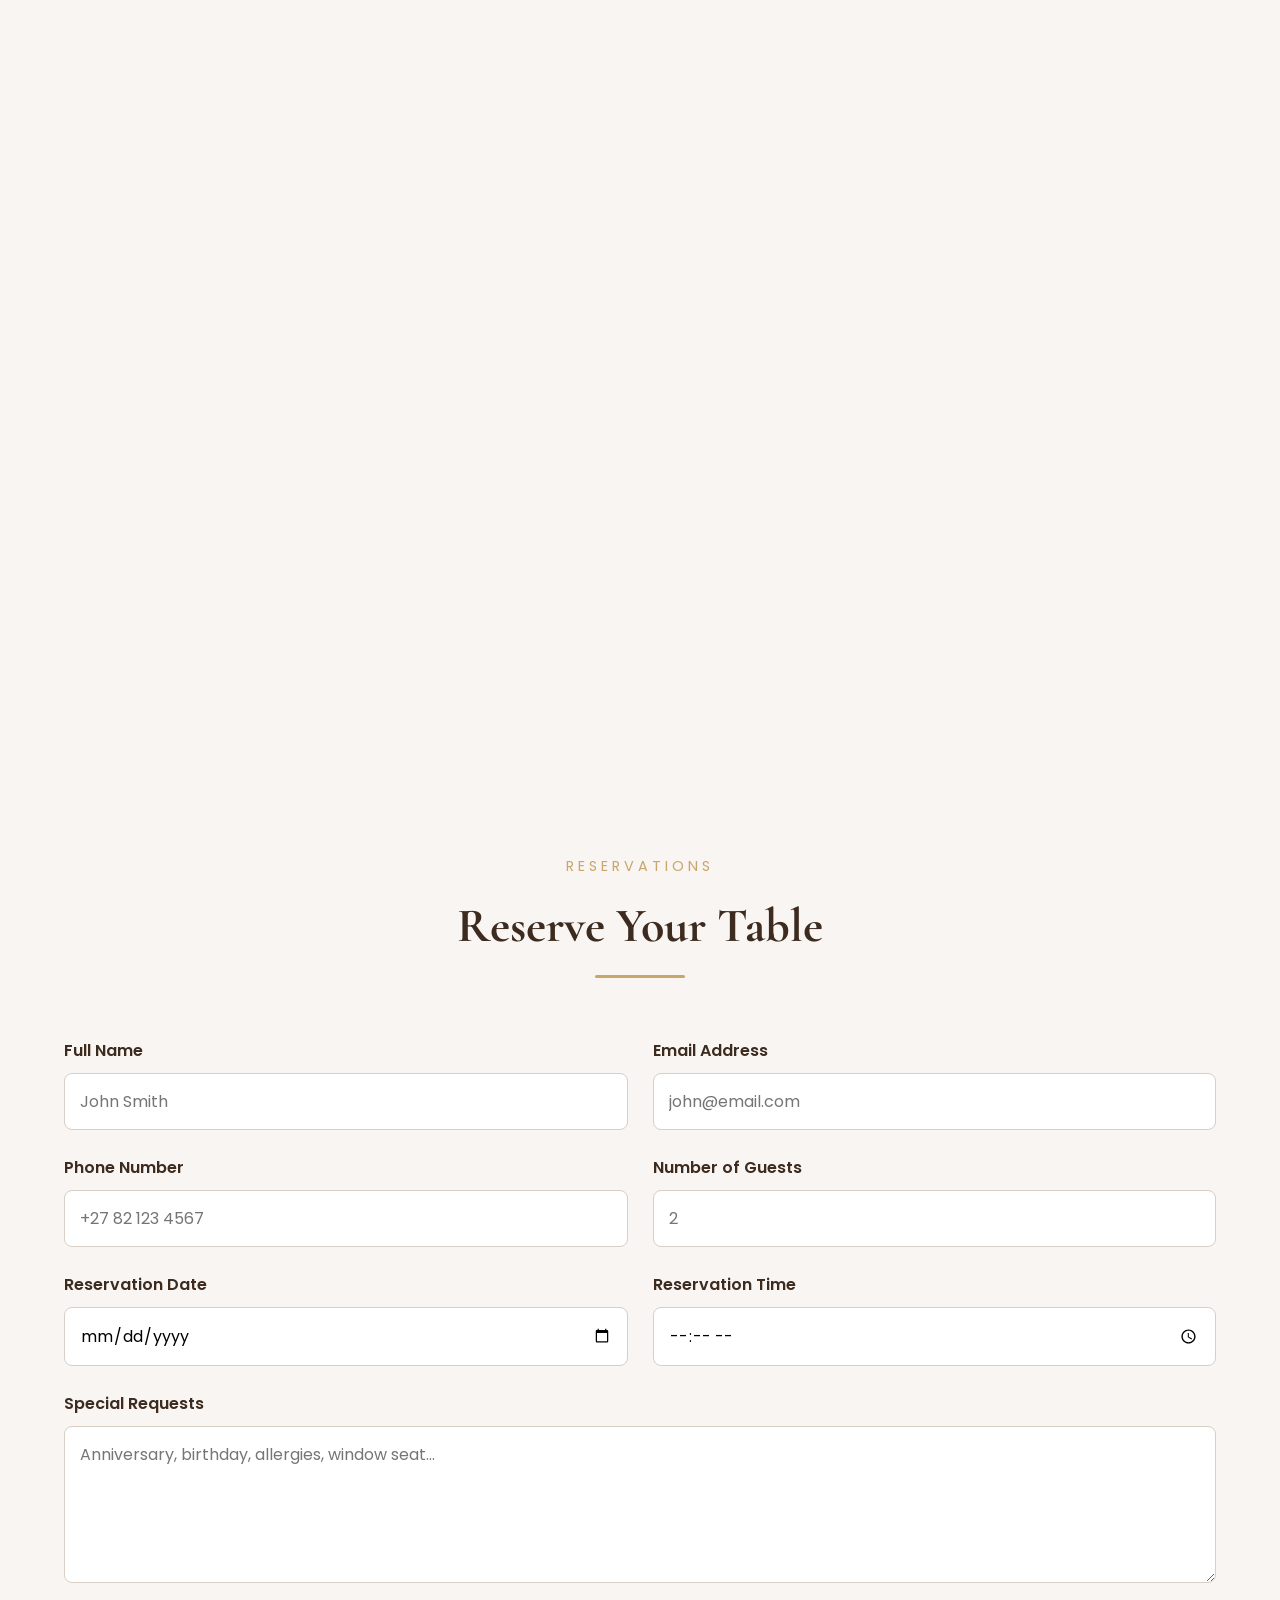
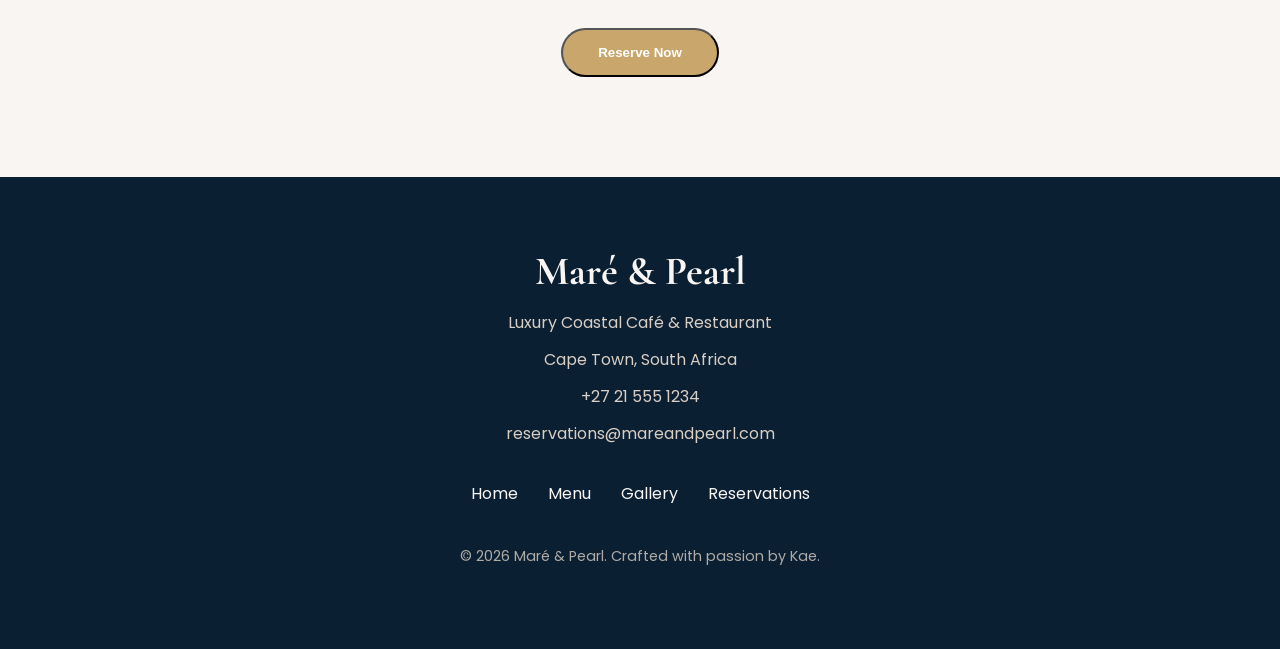
==== commit 55066ca1: "Add menu page" ====
--- a/index.html
+++ b/index.html
@@ -53,7 +53,7 @@
             all in one beautiful destination.
         </p>
 
-        <a href="#" class="hero-button">
+        <a href="#reservations" class="hero-button">
             Reserve a Table
         </a>
 
@@ -272,32 +272,50 @@
 
             <div class="form-group">
                 <label for="name">Full Name</label>
-                <input type="text" id="name" placeholder="John Smith">
+                <input type="text"
+    id="name"
+    placeholder="John Smith"
+    required>
             </div>
 
             <div class="form-group">
                 <label for="email">Email Address</label>
-                <input type="email" id="email" placeholder="john@email.com">
+                <input type="email"
+    id="email"
+    placeholder="john@email.com"
+    required>
             </div>
 
             <div class="form-group">
                 <label for="phone">Phone Number</label>
-                <input type="tel" id="phone" placeholder="+27 82 123 4567">
+                <input type="tel"
+    id="phone"
+    placeholder="+27 82 123 4567"
+    required>
             </div>
 
             <div class="form-group">
                 <label for="guests">Number of Guests</label>
-                <input type="number" id="guests" placeholder="2">
+                <input type="number"
+    id="guests"
+    placeholder="2"
+    min="1"
+    max="12"
+    required>
             </div>
 
             <div class="form-group">
                 <label for="date">Reservation Date</label>
-                <input type="date" id="date">
+                <input type="date"
+    id="date"
+    required>
             </div>
 
             <div class="form-group">
                 <label for="time">Reservation Time</label>
-                <input type="time" id="time">
+                <input type="time"
+    id="time"
+    required>
             </div>
 
             <div class="form-group full-width">
--- a/assets/css/style.css
+++ b/assets/css/style.css
@@ -598,4 +598,143 @@
 #topBtn:hover {
     background-color: #B18E56;
     transform: translateY(-4px) scale(1.05);
+}
+/* ==========================
+   Menu Navigation
+========================== */
+
+.menu-nav {
+    background: #ffffff;
+    padding: 25px 0;
+    border-bottom: 1px solid #e8e1d9;
+
+    position: sticky;
+    top: 80px;
+    z-index: 900;
+}
+
+.menu-nav .container {
+    display: flex;
+    justify-content: center;
+    flex-wrap: wrap;
+    gap: 18px;
+}
+
+.menu-nav a {
+    text-decoration: none;
+    color: #3D2B1F;
+    font-weight: 500;
+    padding: 12px 22px;
+    border-radius: 30px;
+    transition: .3s;
+}
+
+.menu-nav a:hover {
+    background: #C9A66B;
+    color: white;
+}
+/* ==========================
+   Menu Hero
+========================== */
+
+.menu-hero {
+    background: linear-gradient(rgba(11,31,51,0.65),
+                rgba(11,31,51,0.65)),
+                url("../images/menu-hero.jpg");
+
+    background-size: cover;
+    background-position: center;
+}
+/* ==========================
+   Menu Sections
+========================== */
+
+.menu-section {
+    padding: 90px 0;
+    background: #F8F5F2;
+}
+
+.menu-section:nth-child(even) {
+    background: #FFFFFF;
+}
+
+.menu-intro {
+    max-width: 700px;
+    margin: 20px auto 60px;
+    text-align: center;
+    color: #6A5D52;
+    line-height: 1.8;
+}
+
+.menu-list {
+    max-width: 900px;
+    margin: auto;
+}
+
+.menu-item {
+    padding: 30px 0;
+    border-bottom: 1px solid #E6DDD5;
+}
+
+.menu-name-price {
+    display: flex;
+    justify-content: space-between;
+    align-items: center;
+    margin-bottom: 12px;
+}
+
+.menu-name-price h3 {
+    font-family: 'Cormorant Garamond', serif;
+    font-size: 2rem;
+    color: #3D2B1F;
+}
+
+.menu-name-price span {
+    color: #C9A66B;
+
+    font-weight: 700;
+
+    font-size: 1.3rem;
+
+    white-space: nowrap;
+}
+
+.menu-item p {
+    color: #6A5D52;
+    line-height: 1.8;
+    max-width: 75%;
+}
+.menu-item:hover {
+
+    padding-left: 15px;
+
+}
+
+.chef-tag {
+
+    background: #C9A66B;
+
+    color: white;
+
+    padding: 5px 12px;
+
+    border-radius: 30px;
+
+    font-size: .65rem;
+
+    letter-spacing: 1px;
+
+    text-transform: uppercase;
+
+    margin-left: 12px;
+
+}
+.section-title::after {
+    content: "";
+    display: block;
+    width: 90px;
+    height: 3px;
+    background: #C9A66B;
+    margin: 20px auto 0;
+    border-radius: 10px;
 }
